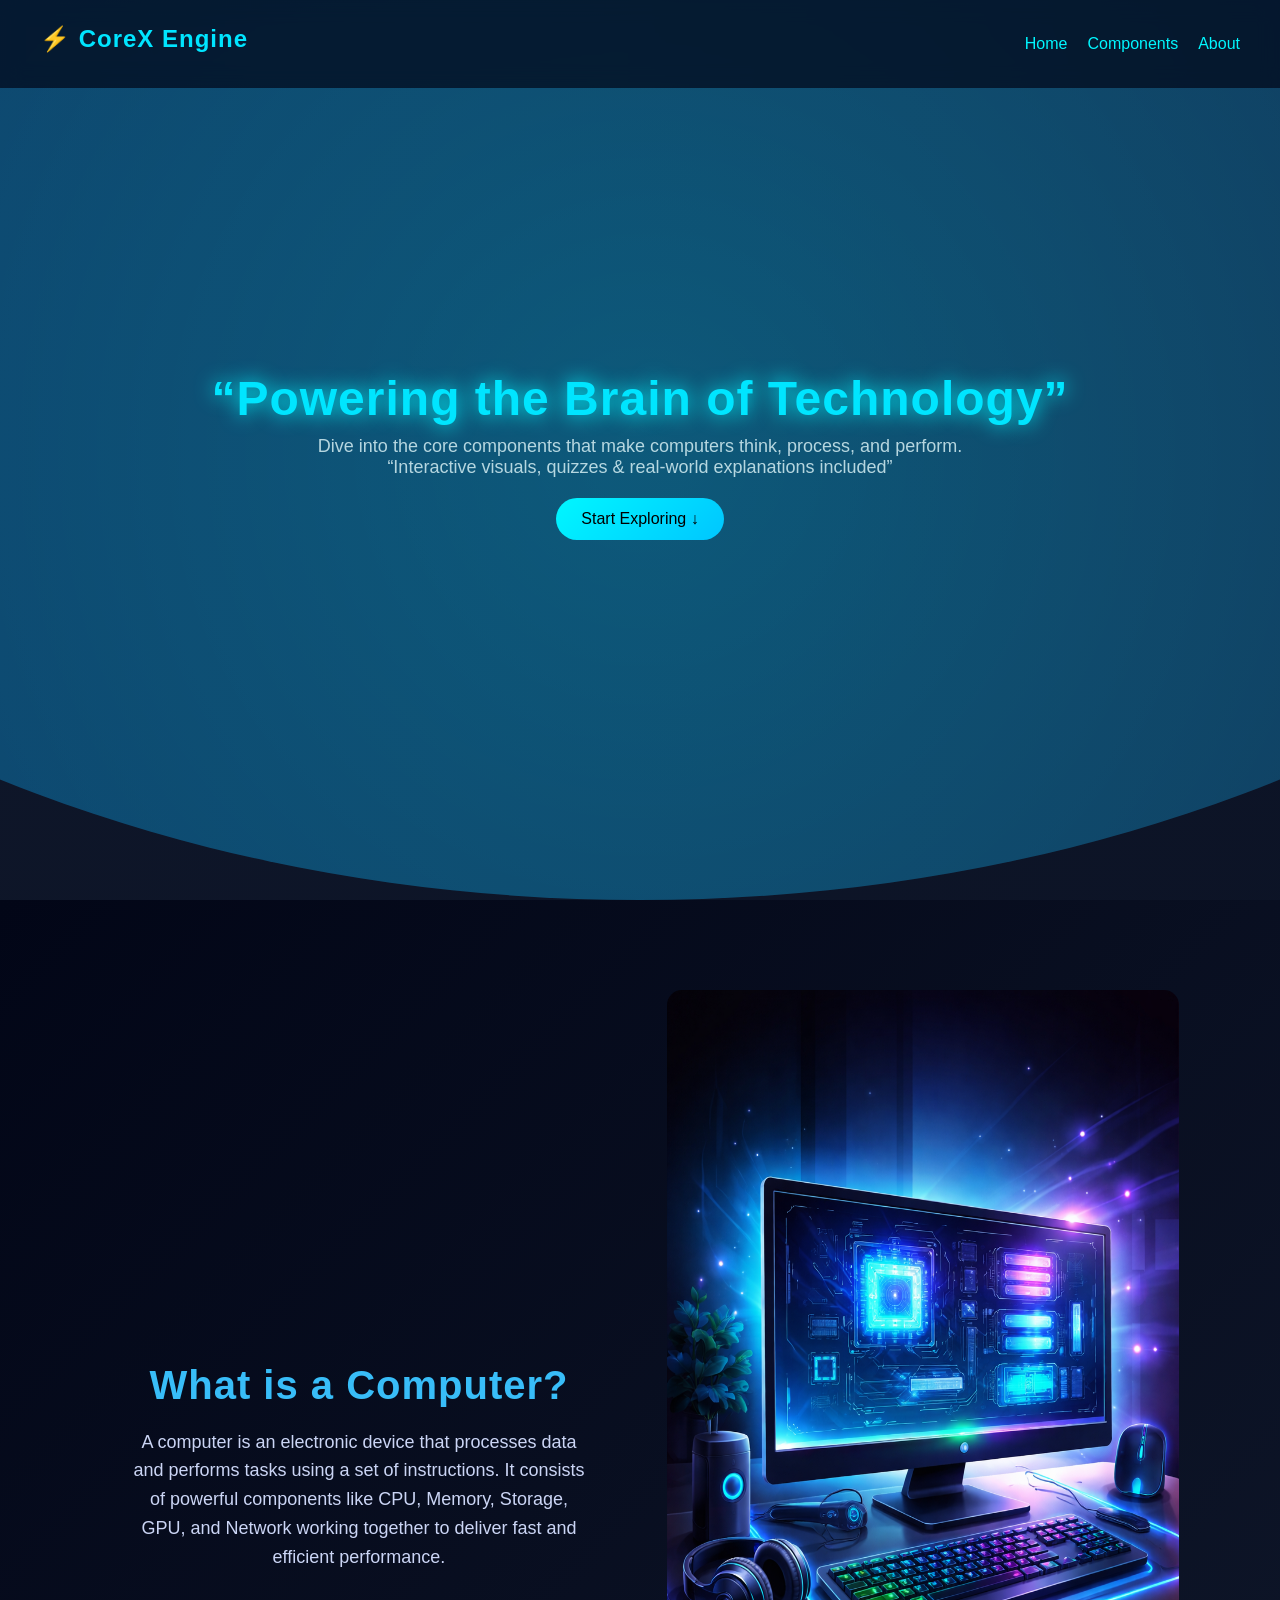
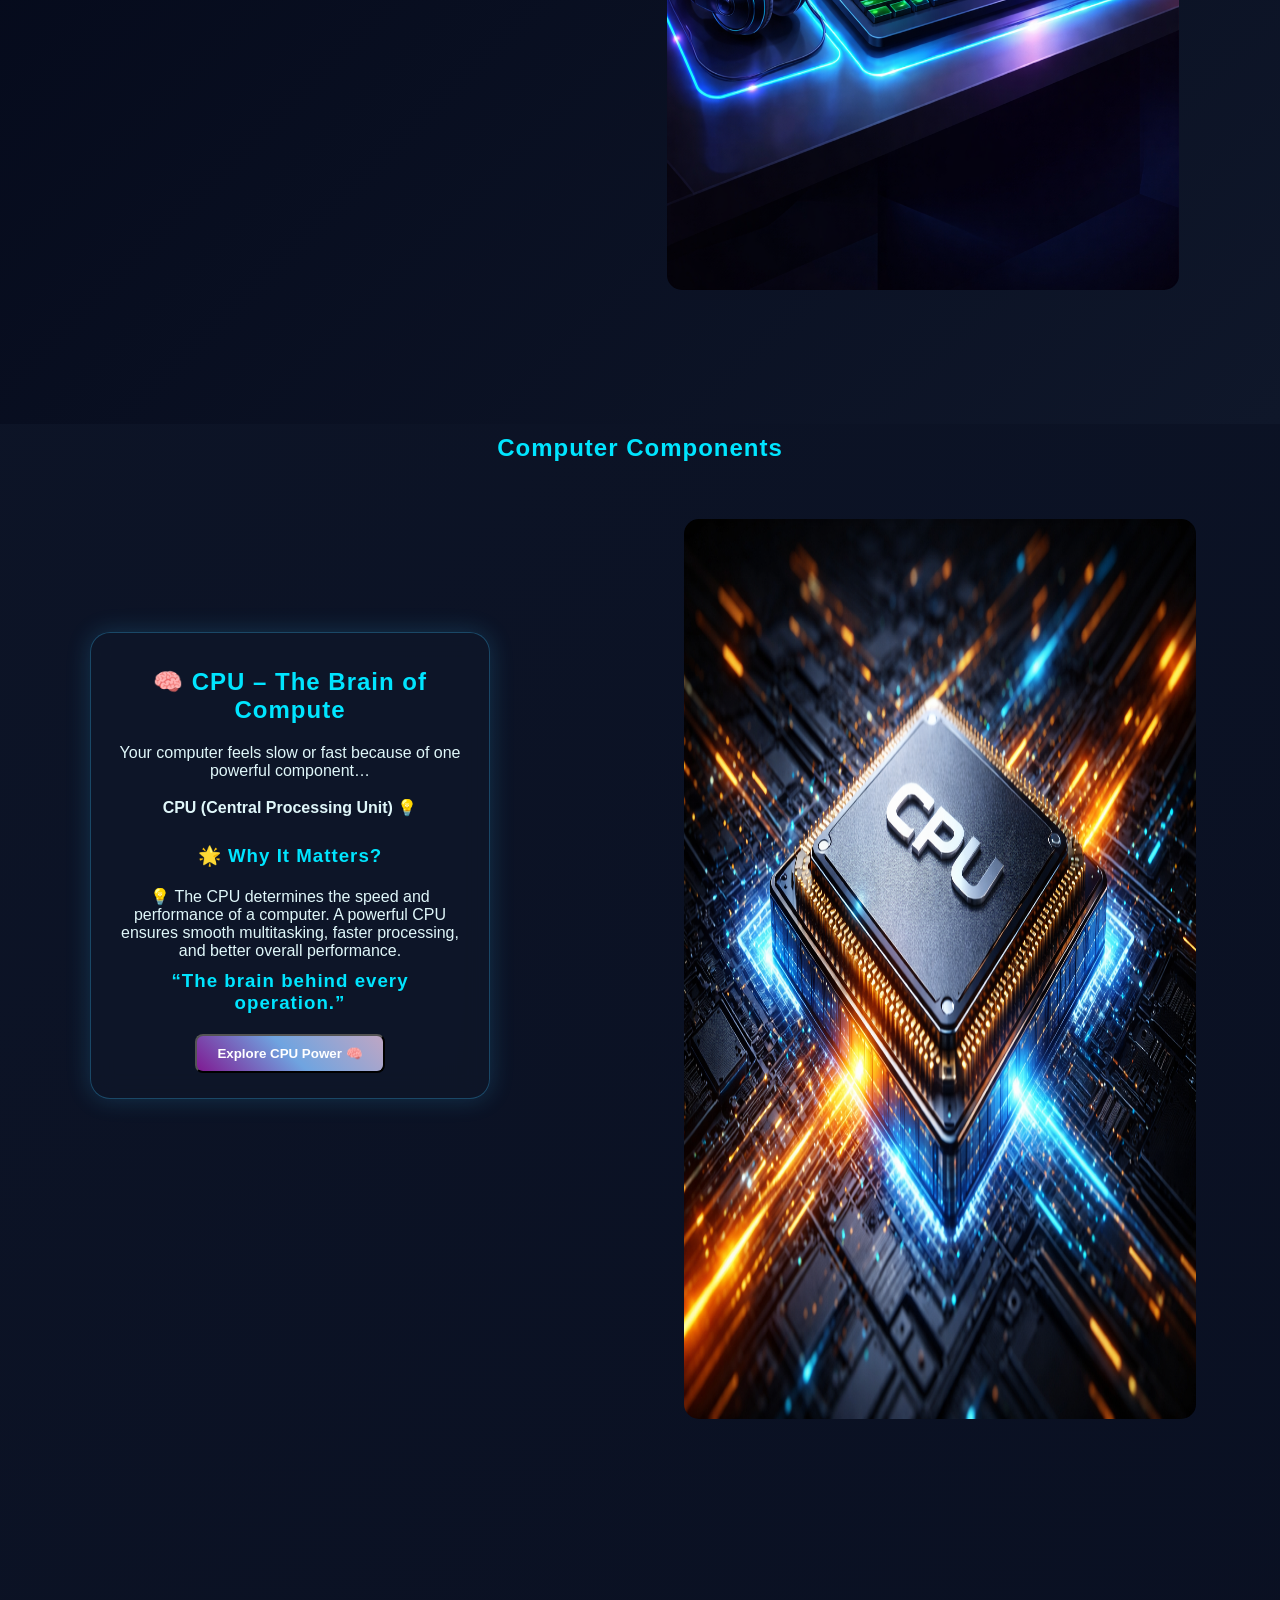
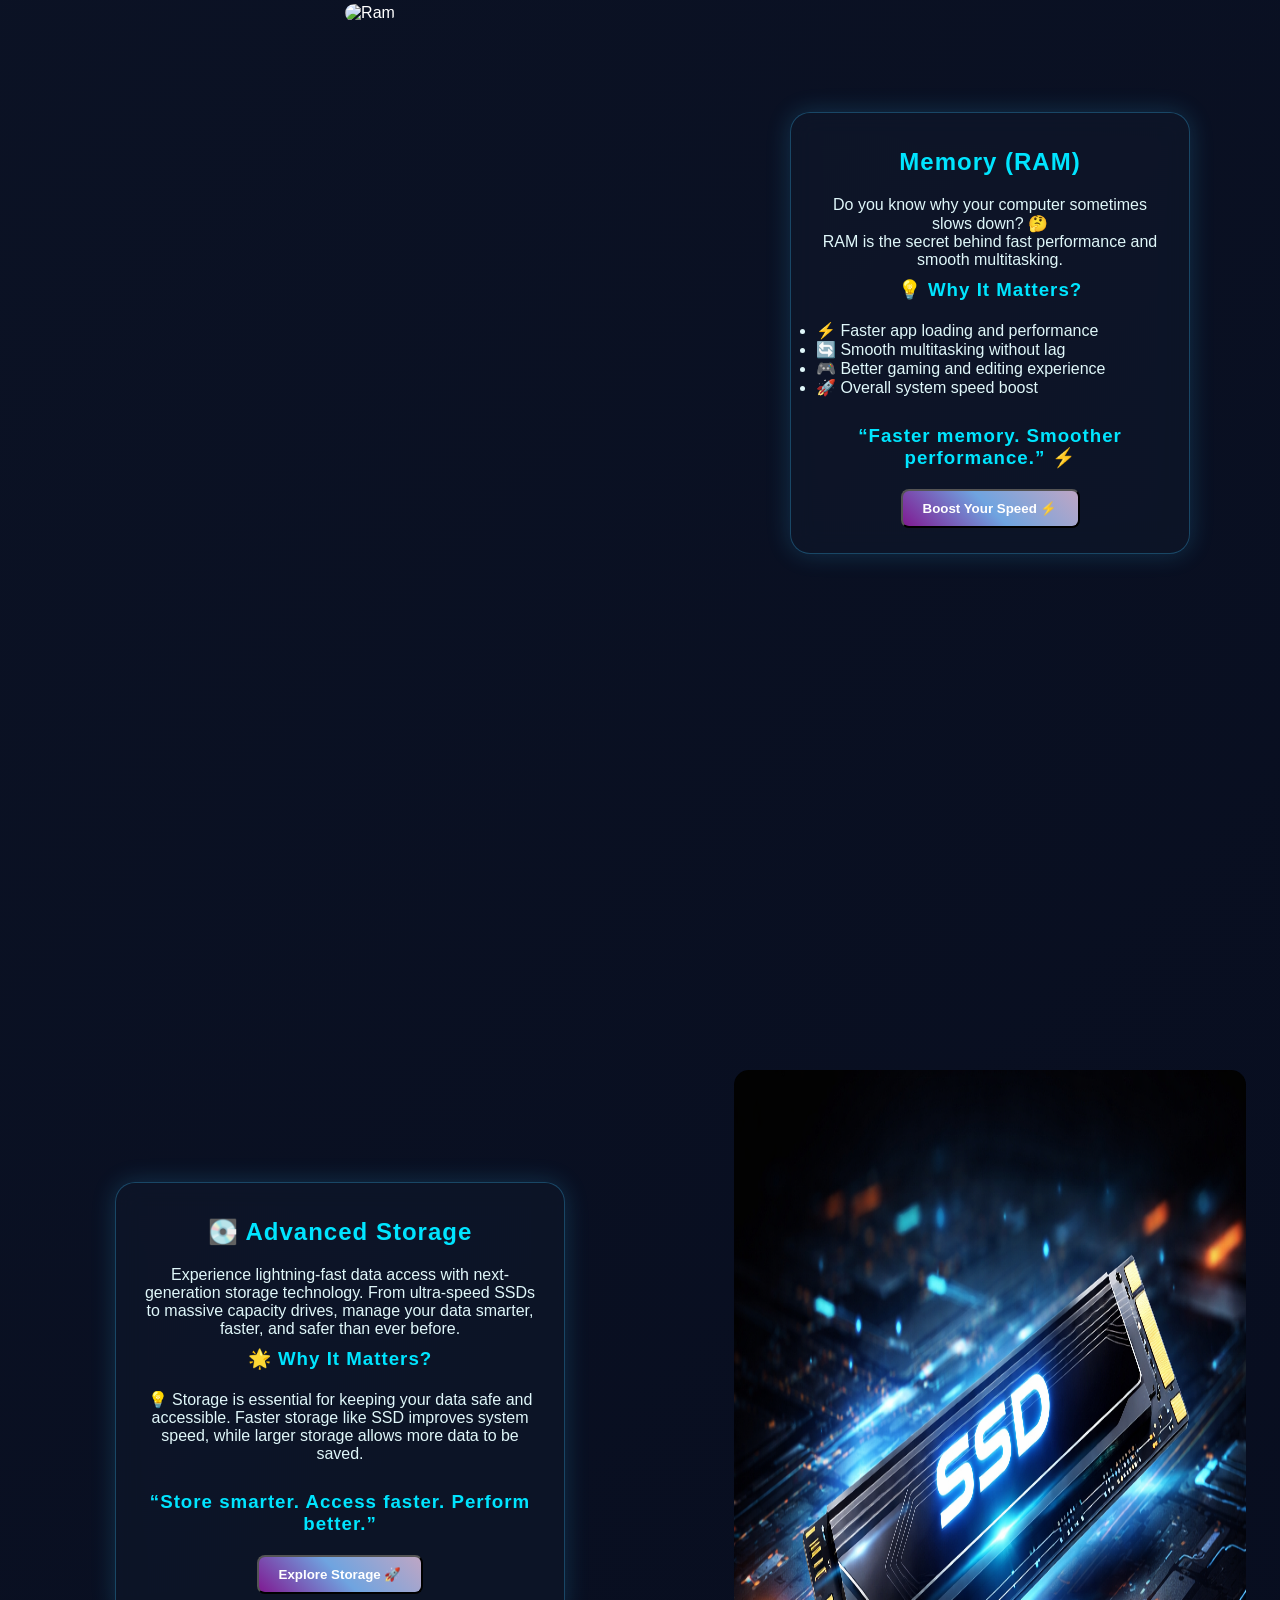
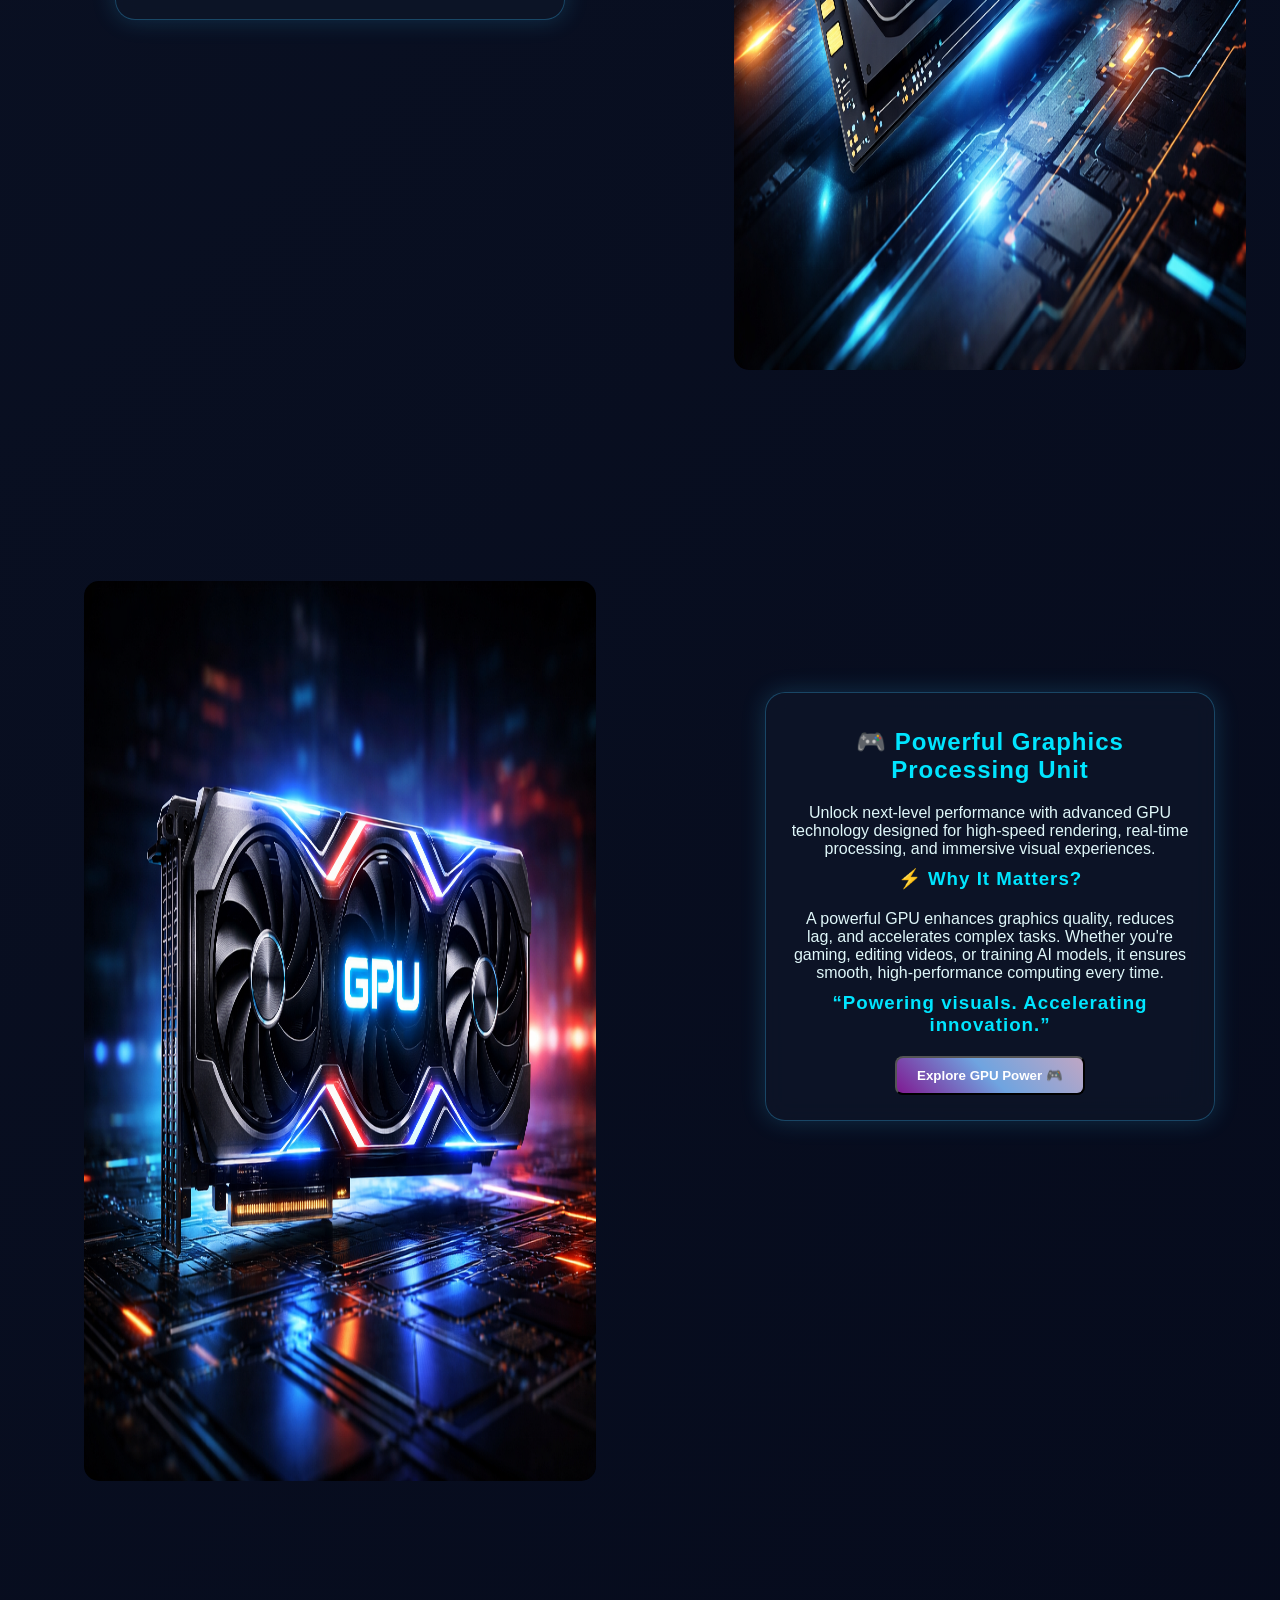
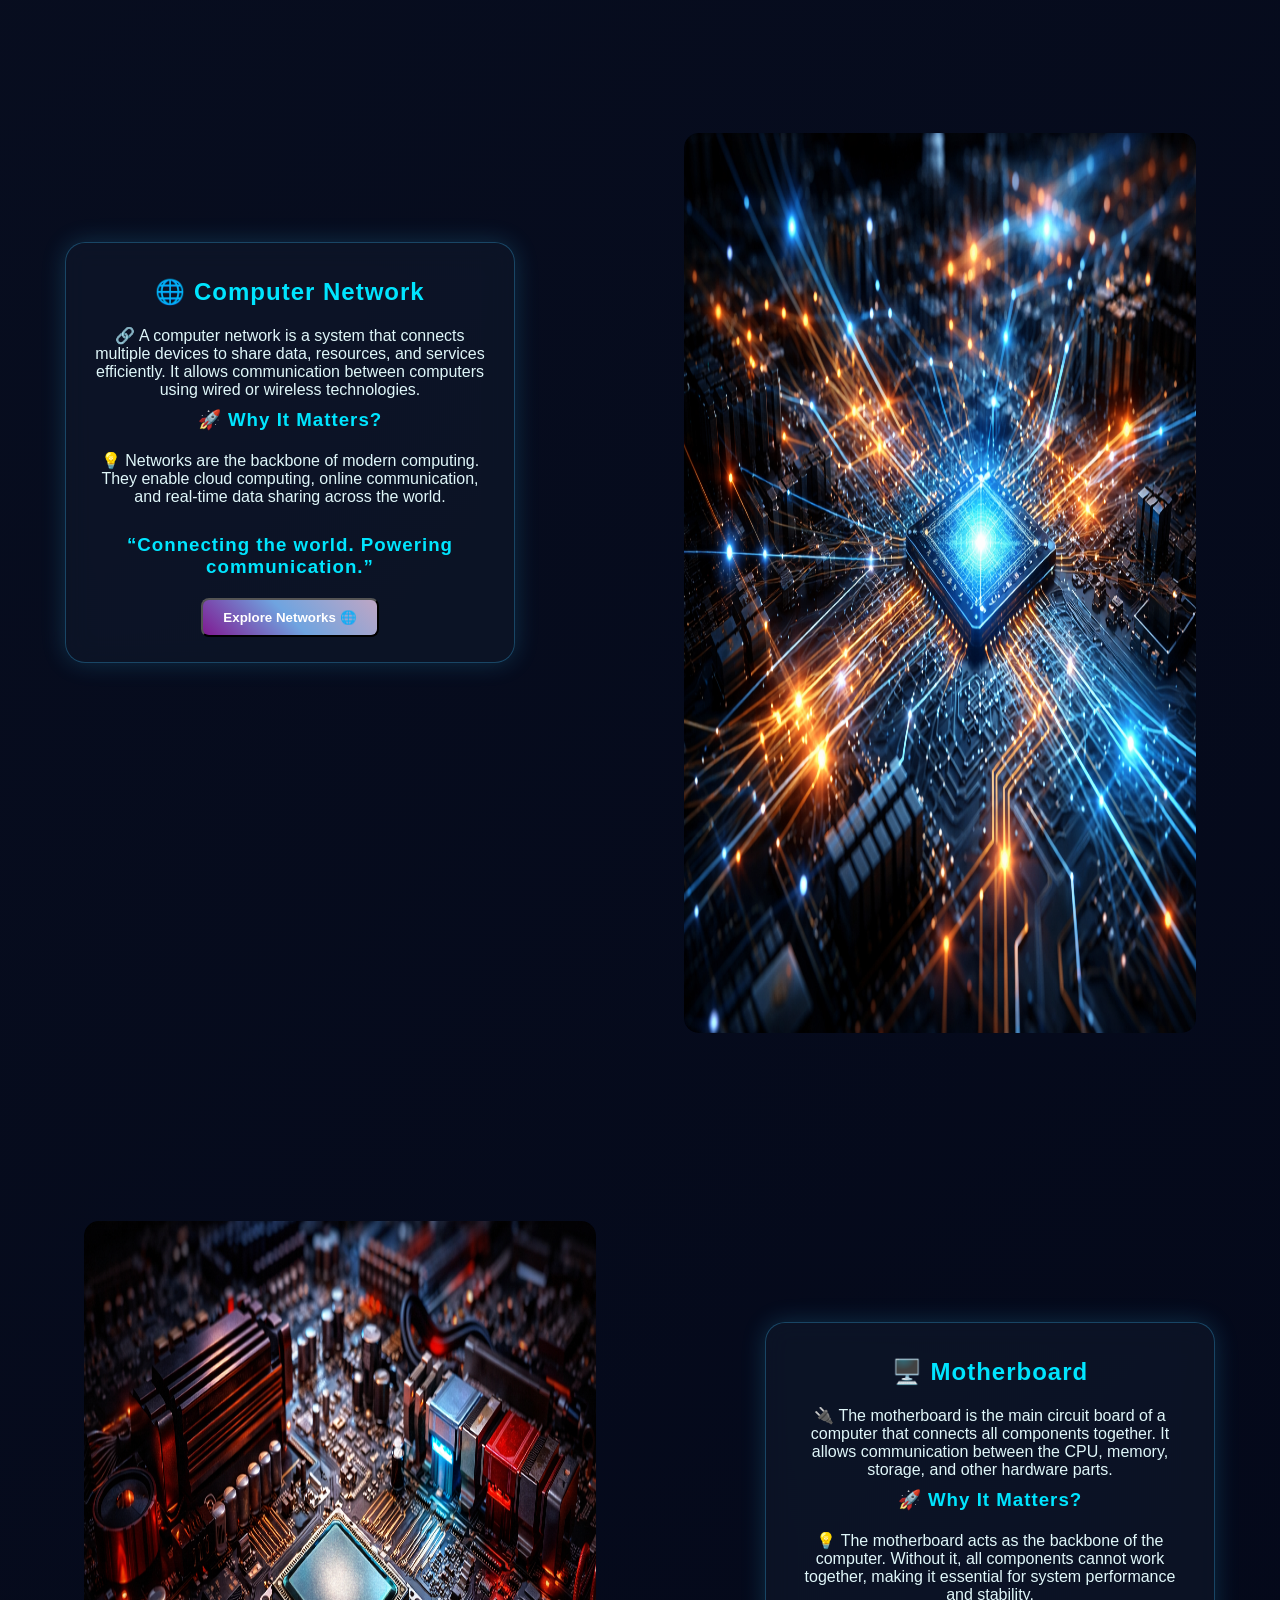
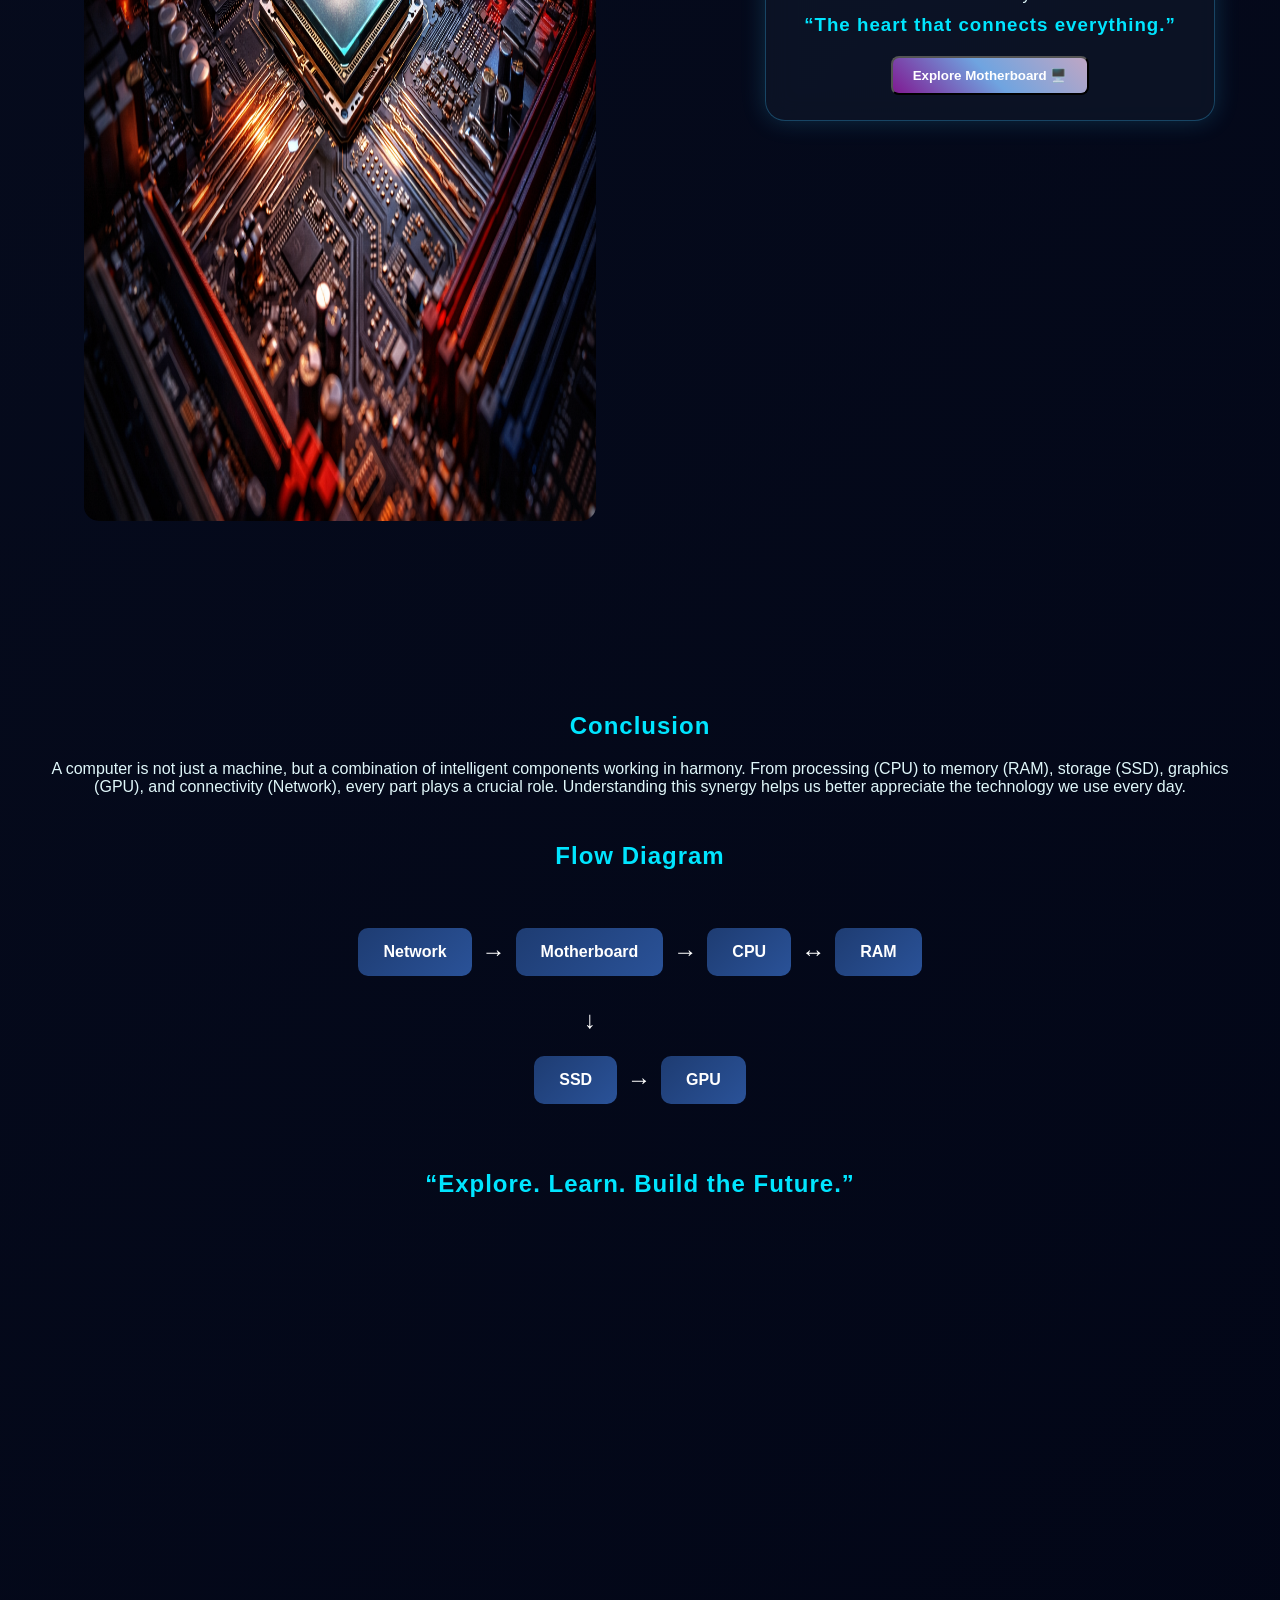
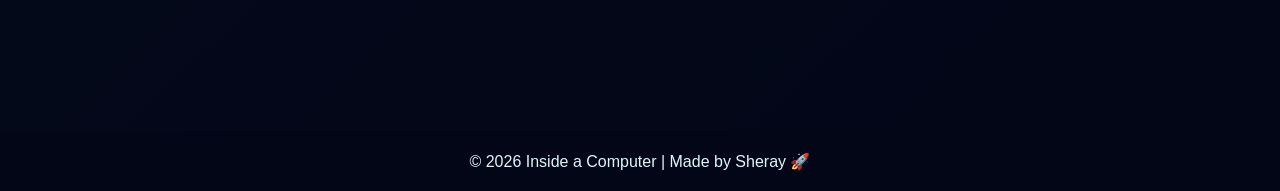
==== index.html @ 2e21d5a0 "Initial commit" ====
<!DOCTYPE html>
<html lang="en">

<head>
    <meta charset="UTF-8">
    <meta name="viewport" content="width=device-width, initial-scale=1.0">
    <title>Inside a Computer</title>
    <link rel="stylesheet" href="style.css">
</head>

<body>


    <section class="hero">
        <div id="particles-js"></div>

        <div class="overlay"></div>

        <div class="content">
            <h1>“Powering the Brain of Technology”</h1>
            <p>Dive into the core components that make computers think, process, and perform.
                <br>
                “Interactive visuals, quizzes & real-world explanations included”
            </p>

            <button class="btn" id="exploreBtn">Start Exploring ↓</button>


        </div>

    </section>

    <section class="intro hidden">
        <div class="intro-container">
            <div class="intro-text">
                <h2>What is a Computer?</h2>
                <p>
                    A computer is an electronic device that processes data and performs tasks using a set of
                    instructions.
                    It consists of powerful components like CPU, Memory, Storage, GPU, and Network working together
                    to
                    deliver fast and efficient performance.
                </p>
            </div>

            <div class="intro-image">
                <img src="Images/Computer_Image.png" alt="computer" class="Computer-img">
            </div>
        </div>



    </section>
    <section id="next-section">
        <h2>Computer Components</h2>
    </section>


    <section class="section  hidden">
        <div class="cpu-card">
            <h2>🧠 CPU – The Brain of Compute</h2>
            <p>
                Your computer feels slow or fast because of one powerful component…
                <br>
                <br>
                <b>CPU (Central Processing Unit)</b> 💡

                <br>

            </p>

            <br>
            <h3>🌟 Why It Matters?</h3>
            <p>
                💡 The CPU determines the speed and performance of a computer.
                A powerful CPU ensures smooth multitasking, faster processing, and better overall performance.
            </p>
            <h3>“The brain behind every operation.”</h3>
            <button onclick="window.location.href='Components/CPU/index.html'" class="storagebtn">
                Explore CPU Power 🧠
            </button>

        </div>



        <img src="Images/CPU_Images.png" alt="CPU" class="cpu-img">




    </section>


    <section class="section hidden">
        <div class="ram-card">

            <h2>Memory (RAM)</h2>
            <p>
                Do you know why your computer sometimes slows down? 🤔 <br>
                RAM is the secret behind fast performance and smooth multitasking.
            </p>

            <h3>💡 Why It Matters?</h3>
            <ul class="ram-points">
                <li>⚡ Faster app loading and performance</li>
                <li>🔄 Smooth multitasking without lag</li>
                <li>🎮 Better gaming and editing experience</li>
                <li>🚀 Overall system speed boost</li>
            </ul>
            <br>

            <h3>“Faster memory. Smoother performance.” ⚡</h3>

            <button onclick="window.location.href='Components/RAM/index.html'" class="storagebtn">
                Boost Your Speed ⚡



        </div>
        <img src="https://images.pexels.com/photos/2582928/pexels-photo-2582928.jpeg" alt="Ram" class="ram-img">

    </section>


    <section class="section hidden">
        <div class="SSD-card">
            <h1>💽 Advanced Storage </h1>
            <p> Experience lightning-fast data access with next-generation storage technology.
                From ultra-speed SSDs to massive capacity drives, manage your data smarter, faster, and safer than ever
                before.</p>

            <h3>🌟 Why It Matters?</h3>
            <p>
                💡 Storage is essential for keeping your data safe and accessible.
                Faster storage like SSD improves system speed, while larger storage allows more data to be saved.
            </p>
            <br>

            <h3>“Store smarter. Access faster. Perform better.”</h3>

            <button onclick="window.location.href='Components/Storage/index.html'" class="storagebtn">
                Explore Storage 🚀
            </button>

        </div>





        <img src="Images/SSD_Image.png" alt="SSD" class="SSD-img">

    </section>


    <section class="section GPU">
        <div class="GPU-card">
            <h1>🎮 Powerful Graphics Processing Unit</h1>
            <p>
                Unlock next-level performance with advanced GPU technology designed for high-speed rendering,
                real-time processing, and immersive visual experiences.
            </p>

            <h3>⚡ Why It Matters?</h3>
            <p> A powerful GPU enhances graphics quality, reduces lag, and accelerates complex tasks.
                Whether you're gaming, editing videos, or training AI models, it ensures smooth,
                high-performance computing every time.</p>


            <h3> “Powering visuals. Accelerating innovation.” </h3>

            <button onclick="window.location.href='Components/GPU/index.html'" class="storagebtn">
                Explore GPU Power 🎮



        </div>

        <img src="Images/GPU_Image.png" alt="GPU" class="GPU-img">
    </section>

    <section class="section hidden">
        <div class="Network-card">

            <h2>🌐 Computer Network</h2>

            <p>
                🔗 A computer network is a system that connects multiple devices to share data, resources, and services
                efficiently.
                It allows communication between computers using wired or wireless technologies.
            </p>


            <h3>🚀 Why It Matters?</h3>
            <p>
                💡 Networks are the backbone of modern computing. They enable cloud computing, online communication,
                and real-time data sharing across the world.
            </p>
            <br>
            <h3>“Connecting the world. Powering communication.”</h3>

            <button onclick="window.location.href='Components/Network/index.html'" class="storagebtn">
                Explore Networks 🌐


        </div>

        <img src="Images/Network_Image.png" alt="Network" class="Network-img">
    </section>


    <section class="section Motherboard hidden">
        <div class="Motherboard-card">
            <h2>🖥️ Motherboard</h2>

            <p>
                🔌 The motherboard is the main circuit board of a computer that connects all components together.
                It allows communication between the CPU, memory, storage, and other hardware parts.
            </p>

            <h3>🚀 Why It Matters?</h3>
            <p>
                💡 The motherboard acts as the backbone of the computer. Without it,
                all components cannot work together, making it essential for system performance and stability.
            </p>

            <h3> “The heart that connects everything.”</h3>

            <button onclick="window.location.href='Components/Motherboard/index.html'" class="storagebtn">
                Explore Motherboard 🖥️



        </div>
        <img src="Images/Motherboard_Image.png" alt="Motherboars" class="Motherboard-img">

    </section>


    <section class="section hidden">
        <h2>Conclusion</h2>
        <p>A computer is not just a machine, but a combination of intelligent components working in harmony. From
            processing (CPU) to memory (RAM), storage (SSD), graphics (GPU), and connectivity (Network), every part
            plays a crucial role. Understanding this synergy helps us better appreciate the technology we use every day.
        </p>
        <br>
        <br>

        <h2>Flow Diagram</h2>
        <br>

        <div class="flow">
            <div class="box">Network</div>
            <div class="arrow">→</div>
            <div class="box">Motherboard</div>
            <div class="arrow">→</div>
            <div class="box">CPU</div>
            <div class="arrow">↔</div>
            <div class="box">RAM</div>
        </div>

        <div class="vertical">
            <div class="arrow-down">↓</div>
        </div>


        <div class="flow">

            <div class="box">SSD</div>
            <div class="arrow">→</div>
            <div class="box">GPU</div>
        </div>

        <br>
        <br>

        <h2>“Explore. Learn. Build the Future.”</h2>
    </section>

    <script src="https://cdn.jsdelivr.net/npm/tsparticles@2/tsparticles.bundle.min.js"></script>

    <div id="particles-js"></div>

    <script>
        tsParticles.load("particles-js", {
            particles: {
                number: { value: 80 },
                size: { value: 3 },
                move: { enable: true, speed: 2 },
                links: {
                    enable: true,
                    color: "#00f7ff"
                }
            }
        });
    </script>

    <nav class="navbar">
        <h2 class="logo">⚡ CoreX Engine</h2>
        <ul>
            <li><a href="#">Home</a></li>
            <li><a href="#next-section">Components</a></li>
            <li><a href="#footer">About</a></li>
        </ul>
    </nav>

    <footer id="footer">
        <p>© 2026 Inside a Computer | Made by Sheray 🚀</p>
    </footer>


    <script src="https://cdnjs.cloudflare.com/ajax/libs/gsap/3.12.2/gsap.min.js"></script>
    <script src="app.js"></script>
</body>

</html>
---- style.css ----
body {
    margin: 0;
    font-family: Arial, sans-serif;
    background: linear-gradient(135deg, #0f172a, #020617);
    color: white;
    text-align: center;
}

* {
    margin: 0;
    padding: 0;
    box-sizing: border-box;
    font-family: 'Poppins', sans-serif;
}

.hero {
    height: 100vh;
    background: linear-gradient(270deg,
            #0f0c29,
            /* dark purple */
            #1a1a2e,
            /* dark blue */
            #16213e,
            /* navy */
            #0f3460
            /* deep blue */
        );
    background-size: 800% 800%;
    animation: darkRGB 12s ease infinite;


    display: flex;
    justify-content: center;
    align-items: center;
    position: relative;
    overflow: hidden;
    clip-path: ellipse(100% 100% at 50% 0%);
}

@keyframes darkRGB {
    0% {
        background-position: 0% 50%;
    }

    50% {
        background-position: 100% 50%;
    }

    100% {
        background-position: 0% 50%;
    }
}

#particles-js {
    position: absolute;
    width: 100%;
    height: 100%;
    top: 0;
    left: 0;
    z-index: 0;
    pointer-events: none;
}

.overlay {
    position: absolute;
    width: 200%;
    height: 200%;
    background: radial-gradient(circle, rgba(0, 255, 255, 0.2), transparent);
    animation: move 6s infinite linear;
    z-index: 1;
    pointer-events: none;
}

@keyframes move {
    0% {
        transform: translate(-25%, -25%);
    }

    50% {
        transform: translate(0%, 0%);
    }

    100% {
        transform: translate(-25%, -25%);
    }
}

.content {
    text-align: center;
    color: white;
    z-index: 2;
}

.content h1 {
    font-size: 48px;
    margin-bottom: 10px;
    text-shadow: 0 0 20px #00f7ff;
}

.content p {
    font-size: 18px;
    margin-bottom: 20px;
    opacity: 0.8;
}

.btn {
    padding: 12px 25px;
    font-size: 16px;
    border: none;
    border-radius: 25px;
    background: linear-gradient(135deg, #00f7ff, #00c6ff);
    color: black;
    cursor: pointer;
    transition: 0.3s;
}

.btn:hover {
    transform: scale(1.1);
    box-shadow: 0 0 20px #00f7ff;
}



.section {
    height: 120vh;
    padding: 50px;
    transition: all 1s ease;
    opacity: 0;
    transform: translateY(50px);
}

.section.show {
    opacity: 1;
    transform: translateY(0);
}


.section:hover {
    background: #1e293b;
    transform: scale(1.05);
}

/* INTRO SECTION */
.intro {
    padding: 100px 10%;
    background: linear-gradient(135deg, #020617, #0f172a);
}

.intro-container {
    display: flex;
    align-items: center;
    justify-content: space-between;
    gap: 50px;
}

/* TEXT */
.intro-text {
    flex: 1;
}

.intro-text h2 {
    font-size: 40px;
    margin-bottom: 20px;
    color: #38bdf8;
}

.intro-text p {
    font-size: 18px;
    line-height: 1.6;
    color: #cbd5f5;
}





/* RESPONSIVE */
@media (max-width: 768px) {
    .section {
        flex-direction: column;
        text-align: center;
    }

    img {
        width: 100%;
    }
}

.cpu-card {
    width: 400px;
    height: auto;
    margin: 50px auto;
    padding: 30px;

    background: rgba(255, 255, 255, 0.08);
    backdrop-filter: blur(12px);
    border-radius: 20px;

    box-shadow: 0 10px 30px rgba(0, 0, 0, 0.4);
    text-align: center;

    opacity: 0;
    transform: translateY(50px);
    animation: fadeInUp 1s ease forwards;
    position: fixed;
    right: 350px;
    top: 50px;

}



/* Image */
.cpu-img {
    width: 40vw;
    height: 100vh;
    margin-top: 20px;
    border-radius: 15px;

    animation: float 3s ease-in-out infinite;
    transition: 0.4s;
    position: relative;
    left: 300px;
    bottom: 600px;
}

.cpu-img:hover {
    transform: scale(1.1);
    box-shadow: 0 0 30px #00f2ff;
}

/* Text animation */
@keyframes fadeInUp {
    to {
        opacity: 1;
        transform: translateY(0);
    }
}

/* Floating animation */
@keyframes float {
    0% {
        transform: translateY(0);
    }

    50% {
        transform: translateY(-12px);
    }

    100% {
        transform: translateY(0);
    }
}





.Computer-img {
    width: 40vw;
    height: 100vh;
    position: relative;
    left: 27px;
    bottom: 30px;
    margin-top: 20px;
    border-radius: 15px;

    animation: float 3s ease-in-out infinite;
    transition: 0.4s;
}

.Computer-img:hover {
    transform: scale(1.1);
    box-shadow:
        0 0 25px rgb(255, 0, 128),
        0 0 50px rgb(83, 128, 0),
        0 0 75px blue;
}

.ram-img {
    width: 40vw;
    height: 100vh;
    position: relative;
    right: 270px;
    bottom: 570px;
    margin-top: 20px;
    border-radius: 15px;

    animation: float 3s ease-in-out infinite;
    transition: 0.4s;


}

.ram-img:hover {
    transform: scale(1.1);
    box-shadow: 0 0 30px #00f2ff;
}


.ram-card {
    width: 400px;
    height: auto;
    margin: 50px auto;
    padding: 30px;

    background: rgba(255, 255, 255, 0.08);
    backdrop-filter: blur(12px);
    border-radius: 20px;

    box-shadow: 0 10px 30px rgba(0, 0, 0, 0.4);
    text-align: center;

    opacity: 0;
    transform: translateY(50px);
    animation: fadeInUp 1s ease forwards;
    position: relative;
    left: 350px;
    top: 50px
}



ul {
    text-align: left;

}


.SSD-img {
    width: 40vw;
    height: 100vh;
    position: relative;
    left: 350px;
    bottom: 580px;
    margin-top: 20px;
    border-radius: 15px;

    animation: float 3s ease-in-out infinite;
    transition: 0.4s;


}

.SSD-img:hover {
    transform: scale(1.1);
    box-shadow: 0 0 30px #00f2ff;
}


.SSD-card {
    width: 450px;
    height: auto;
    margin: 50px auto;
    padding: 30px;

    background: rgba(255, 255, 255, 0.08);
    backdrop-filter: blur(12px);
    border-radius: 20px;

    box-shadow: 0 10px 30px rgba(0, 0, 0, 0.4);
    text-align: center;

    opacity: 0;
    transform: translateY(50px);
    animation: fadeInUp 1s ease forwards;
    position: relative;
    right: 300px;
    top: 40px;
}

.GPU-img {
    width: 40vw;
    height: 100vh;
    position: relative;
    right: 300px;
    bottom: 540px;
    margin-top: 20px;
    border-radius: 15px;

    animation: float 3s ease-in-out infinite;
    transition: 0.4s;

}

.GPU-img:hover {
    transform: scale(1.1);
    box-shadow: 0 0 30px #00f2ff;
}

.GPU-card {
    width: 450px;
    height: auto;
    margin: 50px auto;
    padding: 30px;

    background: rgba(255, 255, 255, 0.08);
    backdrop-filter: blur(12px);
    border-radius: 20px;

    box-shadow: 0 10px 30px rgba(0, 0, 0, 0.4);
    text-align: center;

    opacity: 0;
    transform: translateY(50px);
    animation: fadeInUp 1s ease forwards;
    position: relative;
    left: 350px;
    top: 70px;
}

.section.GPU {
    height: 130vh;
    padding: 50px;
    transition: all 1s ease;
    opacity: 0;
    transform: translateY(50px);

}

.section.GPU.show {
    opacity: 1;
    transform: translateY(0);
}

.section.GPU:hover {
    background: #1e293b;
    transform: scale(1.05);
}

.Network-img {
    width: 40vw;
    height: 100vh;
    position: relative;
    left: 300px;
    bottom: 550px;
    margin-top: 20px;
    border-radius: 15px;

    animation: float 3s ease-in-out infinite;
    transition: 0.4s;

}

.Network-img:hover {
    transform: scale(1.1);
    box-shadow: 0 0 30px #00f2ff;
}

.Network-card {
    width: 450px;
    height: auto;
    margin: 50px auto;
    padding: 30px;

    background: rgba(255, 255, 255, 0.08);
    backdrop-filter: blur(12px);
    border-radius: 20px;

    box-shadow: 0 10px 30px rgba(0, 0, 0, 0.4);
    text-align: center;

    opacity: 0;
    transform: translateY(50px);
    animation: fadeInUp 1s ease forwards;
    position: relative;
    right: 350px;

    top: 50px;
}

.Motherboard-img {
    width: 40vw;
    height: 100vh;
    position: relative;
    right: 300px;
    bottom: 520px;
    margin-top: 20px;
    border-radius: 15px;
    animation: float 3s ease-in-out infinite;
    transition: 0.4s;

}

.Motherboard-img:hover {
    transform: scale(1.1);
    box-shadow: 0 0 30px #00f2ff;
}

.Motherboard-card {
    width: 450px;
    height: auto;
    margin: 50px auto;
    padding: 30px;

    background: rgba(255, 255, 255, 0.08);
    backdrop-filter: blur(12px);
    border-radius: 20px;

    box-shadow: 0 10px 30px rgba(0, 0, 0, 0.4);
    text-align: center;

    opacity: 0;
    transform: translateY(50px);
    animation: fadeInUp 1s ease forwards;
    position: relative;
    left: 350px;
    top: 50px;
}


.section.Motherboard {
    height: 120vh;
    padding: 50px;
    transition: all 1s ease;
    opacity: 0;
    transform: translateY(50px);

}

.section.Motherboard.show {
    opacity: 1;
    transform: translateY(0);
}

.section.Motherboard:hover {
    background: #1e293b;
    transform: scale(1.05);
}


/* Common Card Design (apply to all cards) */
.cpu-card,
.ram-card,
.SSD-card,
.GPU-card,
.Network-card,
.Motherboard-card {
    background: rgba(15, 23, 42, 0.7);
    border: 1px solid rgba(56, 189, 248, 0.3);
    box-shadow: 0 0 25px rgba(56, 189, 248, 0.2);
    color: #e2e8f0;
    border-radius: 20px;
    padding: 25px;
    transition: 0.4s;
    position: relative;
    overflow: hidden;
    transform-style: preserve-3d;
}

/* 🔥 Hover Animation */
.cpu-card:hover,
.ram-card:hover,
.SSD-card:hover,
.GPU-card:hover,
.Network-card:hover,
.Motherboard-card:hover {
    transform: translateY(-12px) scale(1.03);
    box-shadow: 0 0 30px rgba(205, 85, 221, 0.6);
}


.cpu-card::before,
.ram-card::before,
.SSD-card::before,
.GPU-card::before,
.Network-card::before,
.Motherboard-card::before {
    content: "";
    position: absolute;
    width: 200%;
    height: 200%;
    background: radial-gradient(circle, rgba(204, 103, 235, 0.3), transparent);
    top: var(--y);
    left: var(--x);
    transform: translate(-50%, -50%);
    opacity: 0;
    transition: 0.3s;
}

.cpu-card:hover::before,
.ram-card:hover::before,
.SSD-card:hover::before,
.GPU-card:hover::before,
.Network-card:hover::before,
.Motherboard-card:hover::before {
    opacity: 1;
}

/* ✨ Fade In on Scroll */
.hidden {
    opacity: 0;
    transform: translateY(50px);
    transition: all 1s ease;
}

.show {
    opacity: 1;
    transform: translateY(0);
}


.flow {
    display: flex;
    justify-content: center;
    align-items: center;
    margin: 20px;
    gap: 10px;
}

.box {
    padding: 15px 25px;
    background: linear-gradient(135deg, #1e3c72, #2a5298);
    color: white;
    border-radius: 10px;
    font-weight: bold;
    transition: 0.3s;
}

.box:hover {
    transform: scale(1.1);
    background: linear-gradient(135deg, #ff7e5f, #feb47b);
}

.arrow {
    font-size: 24px;
    color: white;
}

.vertical {
    height: 40px;
    display: flex;
    justify-content: center;
}

.arrow-down {
    font-size: 24px;
    color: white;
    margin: 10px 0;
    position: relative;
    right: 50px;
}


.box {
    animation: pulse 2s infinite;
}

@keyframes pulse {
    0% {
        box-shadow: 0 0 5px #00f;
    }

    50% {
        box-shadow: 0 0 20px #0ff;
    }

    100% {
        box-shadow: 0 0 5px #00f;
    }
}


/* Headings */
h1,
h2,
h3 {
    font-family: 'Orbitron', sans-serif;
    letter-spacing: 1px;
    color: #00e5ff;
    margin-top: 10px;
    margin-bottom: 20px;
}

/* Body text */
p,
li {
    font-family: 'Poppins', sans-serif;
    color: #e0f7fa;
}

/* Card styling upgrade */
.card {
    font-family: 'Poppins', sans-serif;
    backdrop-filter: blur(10px);
}



.navbar {
    position: fixed;
    top: 0;
    width: 100%;
    padding: 15px 40px;
    display: flex;
    justify-content: space-between;
    align-items: center;
    background: rgba(2, 6, 23, 0.7);
    backdrop-filter: blur(10px);
    z-index: 100;
}

.navbar ul {
    display: flex;
    gap: 20px;
    list-style: none;
}

.navbar a {
    color: #00f7ff;
    text-decoration: none;
}

footer {
    padding: 20px;
    text-align: center;
    background: #020617;
    color: #00f7ff;
}


.storagebtn {
    background: linear-gradient(45deg, #801a92, #6fa4e0, #bfa6c4);

    color: white;
    padding: 10px 20px;
    border-radius: 8px;
    text-decoration: none;
    font-weight: bold;
    transition: 0.3s;
    position: relative;
    z-index: 9999;
}

.storagebtn:hover {
    transform: scale(1.1);
    box-shadow: 0 0 10px #008cff;
}

@media (max-width: 768px) {

    /* Fix sections */
    .section {
        height: auto;
        padding: 30px 15px;
    }

    /* All cards full width */
    .cpu-card,
    .ram-card,
    .SSD-card,
    .GPU-card,
    .Network-card,
    .Motherboard-card {
        width: 90%;
        position: static;
        margin: 20px auto;
    }

    /* All images responsive */
    .cpu-img,
    .ram-img,
    .SSD-img,
    .GPU-img,
    .Network-img,
    .Motherboard-img,
    .Computer-img {
        width: 90%;
        height: auto;
        position: static;
        margin: 20px auto;
    }

    /* Fix navbar */
    .navbar ul {
        flex-direction: column;
        gap: 10px;
    }
}
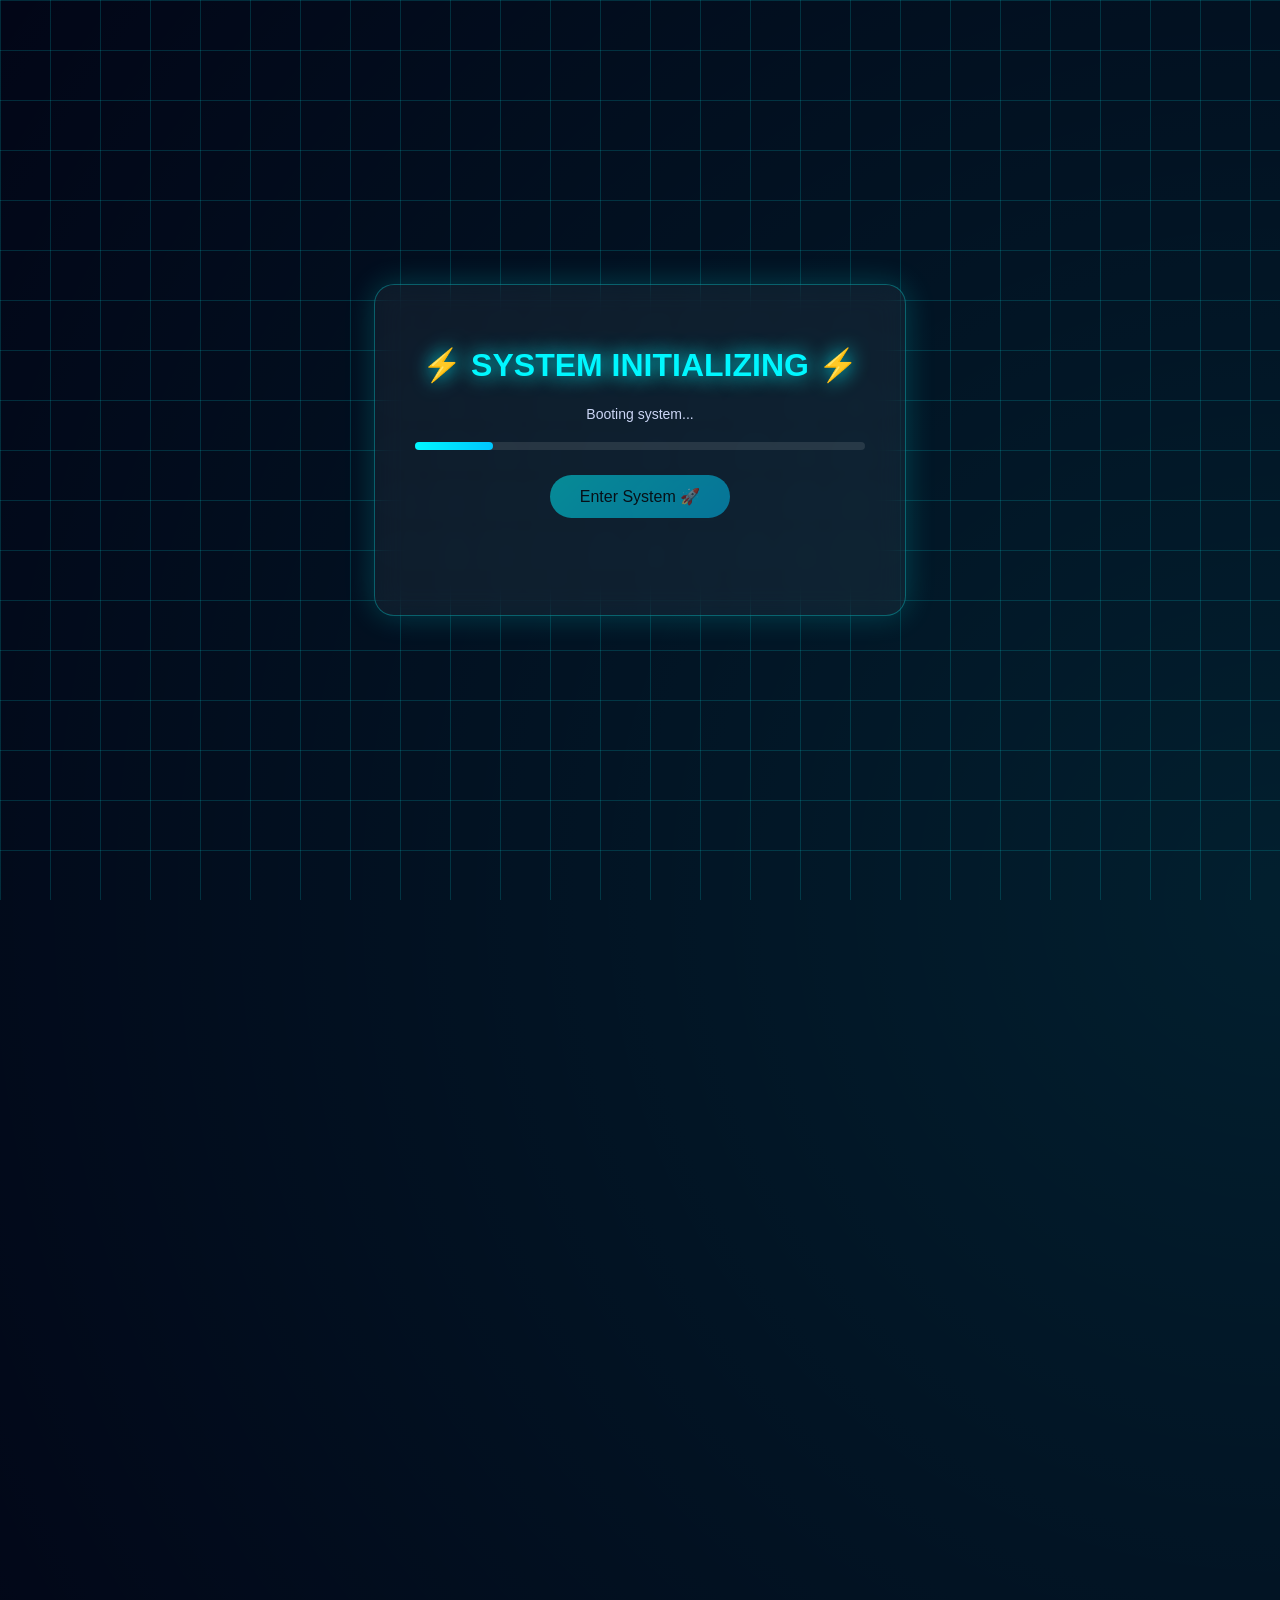
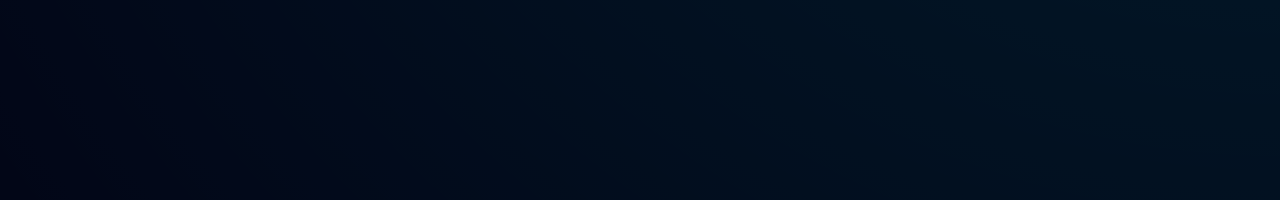
==== commit 42c156c6: "Rename start.html to index.html" ====
--- a/index.html
+++ b/index.html
@@ -3,315 +3,219 @@
 
 <head>
     <meta charset="UTF-8">
-    <meta name="viewport" content="width=device-width, initial-scale=1.0">
-    <title>Inside a Computer</title>
-    <link rel="stylesheet" href="style.css">
+    <title>System Entry</title>
+
+    <style>
+        body {
+            margin: 0;
+            height: 100vh;
+            overflow: hidden;
+            font-family: 'Poppins', sans-serif;
+            background: #020617;
+        }
+
+        /* 🔥 NEON GRID BACKGROUND */
+        .grid {
+            position: absolute;
+            width: 100%;
+            height: 100%;
+            background-image:
+                linear-gradient(rgba(0, 255, 255, 0.15) 1px, transparent 1px),
+                linear-gradient(90deg, rgba(0, 255, 255, 0.15) 1px, transparent 1px);
+            background-size: 50px 50px;
+            animation: moveGrid 6s linear infinite;
+            z-index: 0;
+        }
+
+        @keyframes moveGrid {
+            from {
+                transform: translateY(0);
+            }
+
+            to {
+                transform: translateY(50px);
+            }
+        }
+
+        /* ✨ GLOW EFFECT */
+        .glow {
+            position: absolute;
+            width: 200%;
+            height: 200%;
+            background: radial-gradient(circle, rgba(0, 255, 255, 0.1), transparent);
+            animation: moveGlow 8s linear infinite;
+        }
+
+        @keyframes moveGlow {
+            0% {
+                transform: translate(-25%, -25%);
+            }
+
+            50% {
+                transform: translate(0%, 0%);
+            }
+
+            100% {
+                transform: translate(-25%, -25%);
+            }
+        }
+
+        /* 🧊 GLASS CARD */
+        .container {
+            position: relative;
+            z-index: 2;
+            width: 90%;
+            max-width: 450px;
+            min-height: 250px;
+            padding: 40px;
+            text-align: center;
+            margin: auto;
+            top: 50%;
+            transform: translateY(-50%);
+            background: rgba(255, 255, 255, 0.05);
+            backdrop-filter: blur(15px);
+            border-radius: 20px;
+            border: 1px solid rgba(0, 255, 255, 0.3);
+            box-shadow: 0 0 30px rgba(0, 255, 255, 0.2);
+        }
+
+        /* 🧠 TITLE */
+        h1 {
+            color: #00f7ff;
+            text-shadow: 0 0 20px #00f7ff;
+        }
+
+        /* STATUS */
+        #status {
+            font-size: 14px;
+            color: #cbd5f5;
+        }
+
+        /* 📊 PROGRESS BAR */
+        .progress-box {
+            width: 100%;
+            height: 8px;
+            background: rgba(255, 255, 255, 0.1);
+            border-radius: 10px;
+            margin-top: 20px;
+        }
+
+        .progress {
+            height: 100%;
+            width: 0%;
+            background: linear-gradient(90deg, #00f7ff, #00c6ff);
+            border-radius: 10px;
+            transition: width 0.2s;
+        }
+
+        /* 🚀 BUTTON */
+        .btn {
+            margin-top: 25px;
+            padding: 12px 30px;
+            border-radius: 30px;
+            border: none;
+            background: linear-gradient(135deg, #00f7ff, #00c6ff);
+            color: black;
+            font-size: 16px;
+            cursor: pointer;
+            opacity: 0.5;
+            pointer-events: none;
+            transition: 0.3s;
+        }
+
+        .btn.active {
+            opacity: 1;
+            pointer-events: auto;
+        }
+
+        .btn:hover {
+            transform: scale(1.1);
+            box-shadow: 0 0 20px #00f7ff;
+        }
+
+
+        @media (max-width: 480px) {
+            h1 {
+                font-size: 20px;
+            }
+
+            .container {
+                padding: 25px;
+            }
+        }
+    </style>
 </head>
 
 <body>
 
-
-    <section class="hero">
-        <div id="particles-js"></div>
-
-        <div class="overlay"></div>
-
-        <div class="content">
-            <h1>“Powering the Brain of Technology”</h1>
-            <p>Dive into the core components that make computers think, process, and perform.
-                <br>
-                “Interactive visuals, quizzes & real-world explanations included”
-            </p>
-
-            <button class="btn" id="exploreBtn">Start Exploring ↓</button>
-
-
+    <div class="grid"></div>
+    <div class="glow"></div>
+
+    <div class="container">
+        <h1>⚡ SYSTEM INITIALIZING ⚡</h1>
+        <p id="status">Booting...</p>
+
+        <div class="progress-box">
+            <div class="progress" id="progress"></div>
         </div>
 
-    </section>
-
-    <section class="intro hidden">
-        <div class="intro-container">
-            <div class="intro-text">
-                <h2>What is a Computer?</h2>
-                <p>
-                    A computer is an electronic device that processes data and performs tasks using a set of
-                    instructions.
-                    It consists of powerful components like CPU, Memory, Storage, GPU, and Network working together
-                    to
-                    deliver fast and efficient performance.
-                </p>
-            </div>
-
-            <div class="intro-image">
-                <img src="Images/Computer_Image.png" alt="computer" class="Computer-img">
-            </div>
-        </div>
-
-
-
-    </section>
-    <section id="next-section">
-        <h2>Computer Components</h2>
-    </section>
-
-
-    <section class="section  hidden">
-        <div class="cpu-card">
-            <h2>🧠 CPU – The Brain of Compute</h2>
-            <p>
-                Your computer feels slow or fast because of one powerful component…
-                <br>
-                <br>
-                <b>CPU (Central Processing Unit)</b> 💡
-
-                <br>
-
-            </p>
-
-            <br>
-            <h3>🌟 Why It Matters?</h3>
-            <p>
-                💡 The CPU determines the speed and performance of a computer.
-                A powerful CPU ensures smooth multitasking, faster processing, and better overall performance.
-            </p>
-            <h3>“The brain behind every operation.”</h3>
-            <button onclick="window.location.href='Components/CPU/index.html'" class="storagebtn">
-                Explore CPU Power 🧠
-            </button>
-
-        </div>
-
-
-
-        <img src="Images/CPU_Images.png" alt="CPU" class="cpu-img">
-
-
-
-
-    </section>
-
-
-    <section class="section hidden">
-        <div class="ram-card">
-
-            <h2>Memory (RAM)</h2>
-            <p>
-                Do you know why your computer sometimes slows down? 🤔 <br>
-                RAM is the secret behind fast performance and smooth multitasking.
-            </p>
-
-            <h3>💡 Why It Matters?</h3>
-            <ul class="ram-points">
-                <li>⚡ Faster app loading and performance</li>
-                <li>🔄 Smooth multitasking without lag</li>
-                <li>🎮 Better gaming and editing experience</li>
-                <li>🚀 Overall system speed boost</li>
-            </ul>
-            <br>
-
-            <h3>“Faster memory. Smoother performance.” ⚡</h3>
-
-            <button onclick="window.location.href='Components/RAM/index.html'" class="storagebtn">
-                Boost Your Speed ⚡
-
-
-
-        </div>
-        <img src="https://images.pexels.com/photos/2582928/pexels-photo-2582928.jpeg" alt="Ram" class="ram-img">
-
-    </section>
-
-
-    <section class="section hidden">
-        <div class="SSD-card">
-            <h1>💽 Advanced Storage </h1>
-            <p> Experience lightning-fast data access with next-generation storage technology.
-                From ultra-speed SSDs to massive capacity drives, manage your data smarter, faster, and safer than ever
-                before.</p>
-
-            <h3>🌟 Why It Matters?</h3>
-            <p>
-                💡 Storage is essential for keeping your data safe and accessible.
-                Faster storage like SSD improves system speed, while larger storage allows more data to be saved.
-            </p>
-            <br>
-
-            <h3>“Store smarter. Access faster. Perform better.”</h3>
-
-            <button onclick="window.location.href='Components/Storage/index.html'" class="storagebtn">
-                Explore Storage 🚀
-            </button>
-
-        </div>
-
-
-
-
-
-        <img src="Images/SSD_Image.png" alt="SSD" class="SSD-img">
-
-    </section>
-
-
-    <section class="section GPU">
-        <div class="GPU-card">
-            <h1>🎮 Powerful Graphics Processing Unit</h1>
-            <p>
-                Unlock next-level performance with advanced GPU technology designed for high-speed rendering,
-                real-time processing, and immersive visual experiences.
-            </p>
-
-            <h3>⚡ Why It Matters?</h3>
-            <p> A powerful GPU enhances graphics quality, reduces lag, and accelerates complex tasks.
-                Whether you're gaming, editing videos, or training AI models, it ensures smooth,
-                high-performance computing every time.</p>
-
-
-            <h3> “Powering visuals. Accelerating innovation.” </h3>
-
-            <button onclick="window.location.href='Components/GPU/index.html'" class="storagebtn">
-                Explore GPU Power 🎮
-
-
-
-        </div>
-
-        <img src="Images/GPU_Image.png" alt="GPU" class="GPU-img">
-    </section>
-
-    <section class="section hidden">
-        <div class="Network-card">
-
-            <h2>🌐 Computer Network</h2>
-
-            <p>
-                🔗 A computer network is a system that connects multiple devices to share data, resources, and services
-                efficiently.
-                It allows communication between computers using wired or wireless technologies.
-            </p>
-
-
-            <h3>🚀 Why It Matters?</h3>
-            <p>
-                💡 Networks are the backbone of modern computing. They enable cloud computing, online communication,
-                and real-time data sharing across the world.
-            </p>
-            <br>
-            <h3>“Connecting the world. Powering communication.”</h3>
-
-            <button onclick="window.location.href='Components/Network/index.html'" class="storagebtn">
-                Explore Networks 🌐
-
-
-        </div>
-
-        <img src="Images/Network_Image.png" alt="Network" class="Network-img">
-    </section>
-
-
-    <section class="section Motherboard hidden">
-        <div class="Motherboard-card">
-            <h2>🖥️ Motherboard</h2>
-
-            <p>
-                🔌 The motherboard is the main circuit board of a computer that connects all components together.
-                It allows communication between the CPU, memory, storage, and other hardware parts.
-            </p>
-
-            <h3>🚀 Why It Matters?</h3>
-            <p>
-                💡 The motherboard acts as the backbone of the computer. Without it,
-                all components cannot work together, making it essential for system performance and stability.
-            </p>
-
-            <h3> “The heart that connects everything.”</h3>
-
-            <button onclick="window.location.href='Components/Motherboard/index.html'" class="storagebtn">
-                Explore Motherboard 🖥️
-
-
-
-        </div>
-        <img src="Images/Motherboard_Image.png" alt="Motherboars" class="Motherboard-img">
-
-    </section>
-
-
-    <section class="section hidden">
-        <h2>Conclusion</h2>
-        <p>A computer is not just a machine, but a combination of intelligent components working in harmony. From
-            processing (CPU) to memory (RAM), storage (SSD), graphics (GPU), and connectivity (Network), every part
-            plays a crucial role. Understanding this synergy helps us better appreciate the technology we use every day.
-        </p>
-        <br>
-        <br>
-
-        <h2>Flow Diagram</h2>
-        <br>
-
-        <div class="flow">
-            <div class="box">Network</div>
-            <div class="arrow">→</div>
-            <div class="box">Motherboard</div>
-            <div class="arrow">→</div>
-            <div class="box">CPU</div>
-            <div class="arrow">↔</div>
-            <div class="box">RAM</div>
-        </div>
-
-        <div class="vertical">
-            <div class="arrow-down">↓</div>
-        </div>
-
-
-        <div class="flow">
-
-            <div class="box">SSD</div>
-            <div class="arrow">→</div>
-            <div class="box">GPU</div>
-        </div>
-
-        <br>
-        <br>
-
-        <h2>“Explore. Learn. Build the Future.”</h2>
-    </section>
-
-    <script src="https://cdn.jsdelivr.net/npm/tsparticles@2/tsparticles.bundle.min.js"></script>
-
-    <div id="particles-js"></div>
+        <button class="btn" id="enterBtn" onclick="enter()">Enter System 🚀</button>
+    </div>
+
+    <audio id="sound" src="click.mp3"></audio>
 
     <script>
-        tsParticles.load("particles-js", {
-            particles: {
-                number: { value: 80 },
-                size: { value: 3 },
-                move: { enable: true, speed: 2 },
-                links: {
-                    enable: true,
-                    color: "#00f7ff"
-                }
-            }
-        });
+        let progress = 0;
+        const bar = document.getElementById("progress");
+        const statusText = document.getElementById("status");
+        const btn = document.getElementById("enterBtn");
+
+        const messages = [
+            "Booting system...",
+            "Loading modules...",
+            "Connecting AI...",
+            "Optimizing UI...",
+            "Finalizing..."
+        ];
+
+        let msgIndex = 0;
+
+        const interval = setInterval(() => {
+            progress += Math.random() * 10;
+
+            if (progress >= 100) {
+                progress = 100;
+                clearInterval(interval);
+
+                statusText.innerText = "System Ready ✅";
+                btn.classList.add("active");
+
+                // 🎙️ AI VOICE
+                const voice = new SpeechSynthesisUtterance("Welcome to your system");
+                speechSynthesis.speak(voice);
+            }
+
+            bar.style.width = progress + "%";
+
+            if (progress > msgIndex * 20 && msgIndex < messages.length) {
+                statusText.innerText = messages[msgIndex];
+                msgIndex++;
+            }
+
+        }, 300);
+
+        function enter() {
+            document.getElementById("sound").play();
+
+            document.body.style.transition = "1s";
+            document.body.style.opacity = "0";
+
+            setTimeout(() => {
+                window.location.href = "index.html";
+            }, 800);
+        }
     </script>
 
-    <nav class="navbar">
-        <h2 class="logo">⚡ CoreX Engine</h2>
-        <ul>
-            <li><a href="#">Home</a></li>
-            <li><a href="#next-section">Components</a></li>
-            <li><a href="#footer">About</a></li>
-        </ul>
-    </nav>
-
-    <footer id="footer">
-        <p>© 2026 Inside a Computer | Made by Sheray 🚀</p>
-    </footer>
-
-
-    <script src="https://cdnjs.cloudflare.com/ajax/libs/gsap/3.12.2/gsap.min.js"></script>
-    <script src="app.js"></script>
 </body>
 
-</html>+</html>
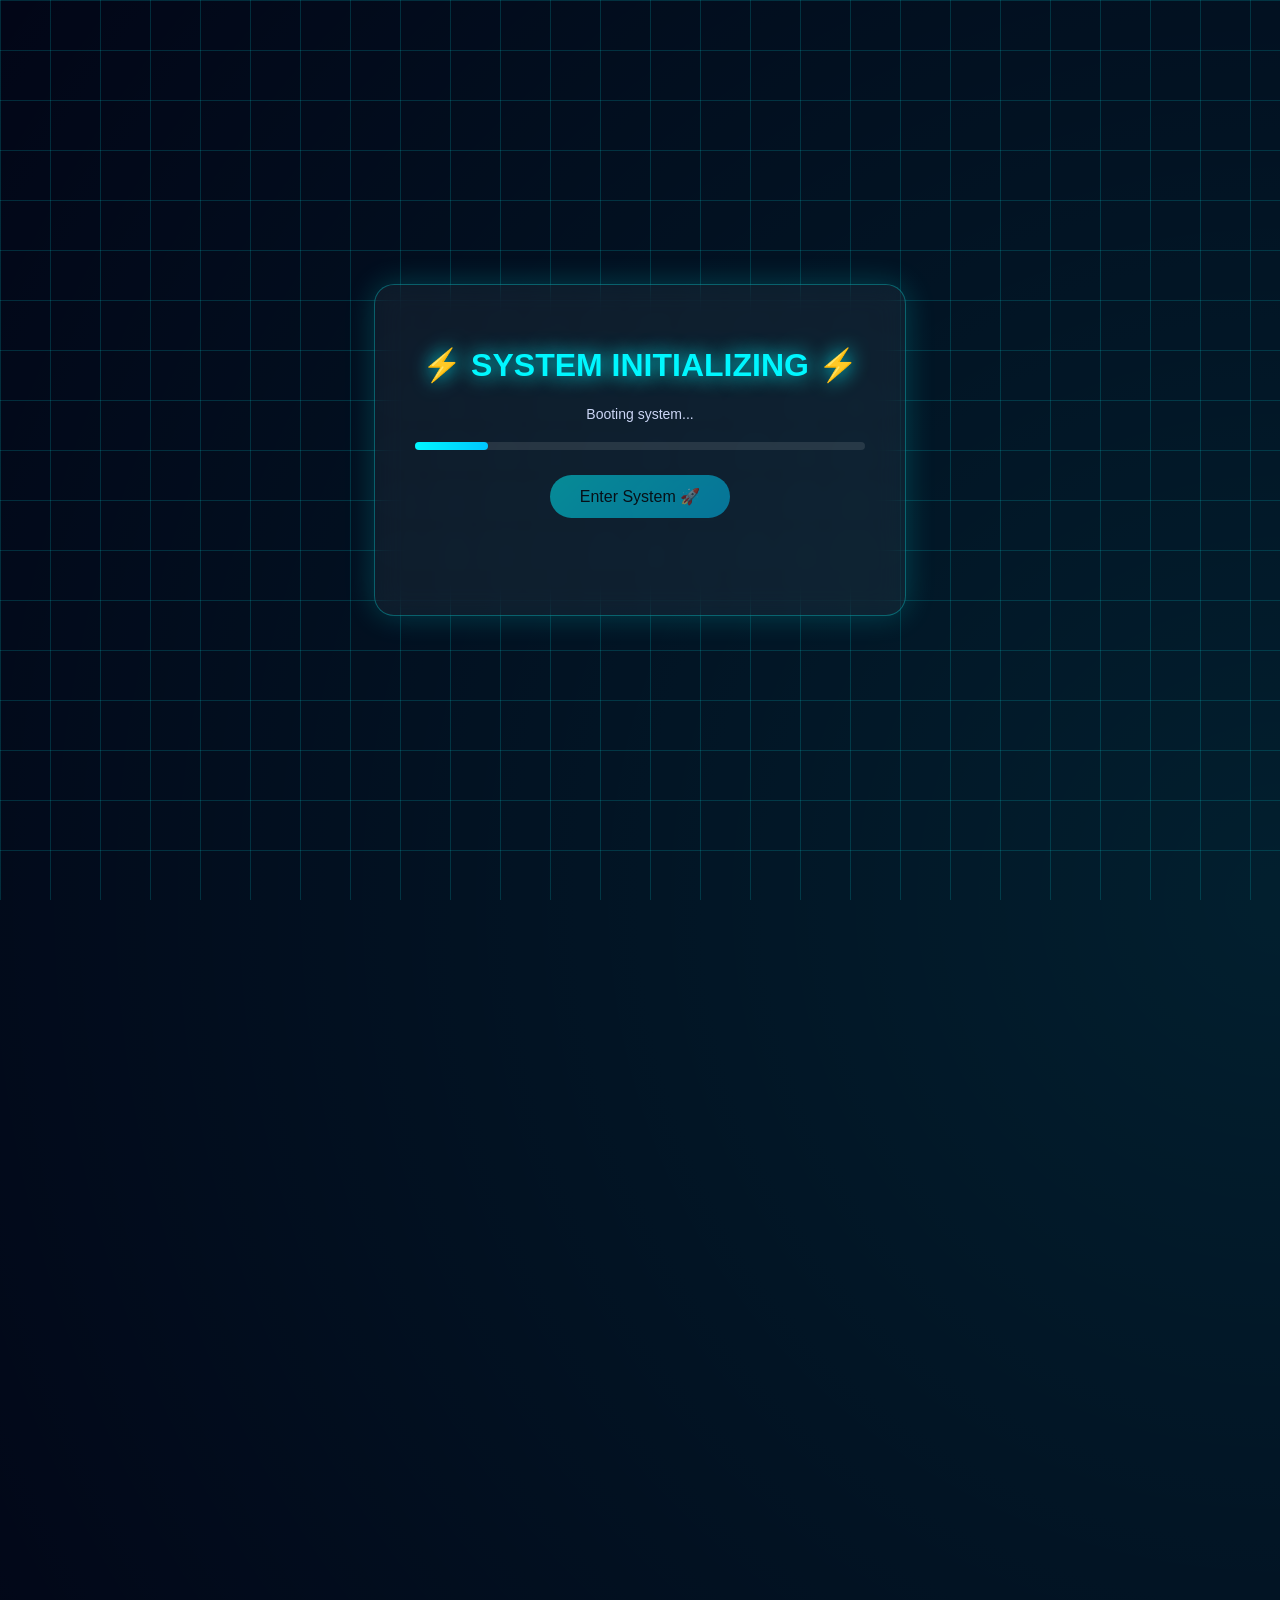
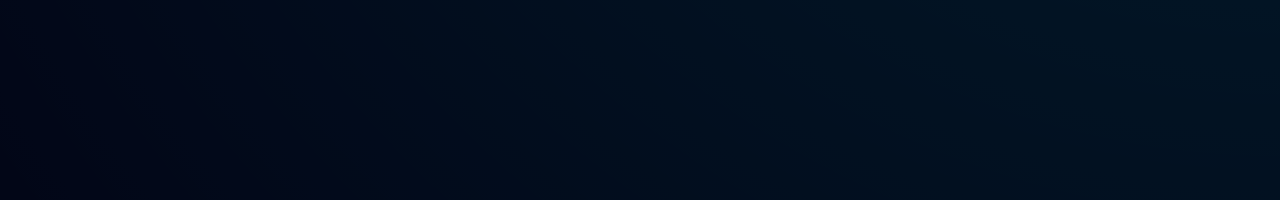
==== commit ba6242cd: "Redirect to old.html instead of index.html" ====
--- a/index.html
+++ b/index.html
@@ -211,7 +211,7 @@
             document.body.style.opacity = "0";
 
             setTimeout(() => {
-                window.location.href = "index.html";
+                window.location.href = "old.html";
             }, 800);
         }
     </script>
